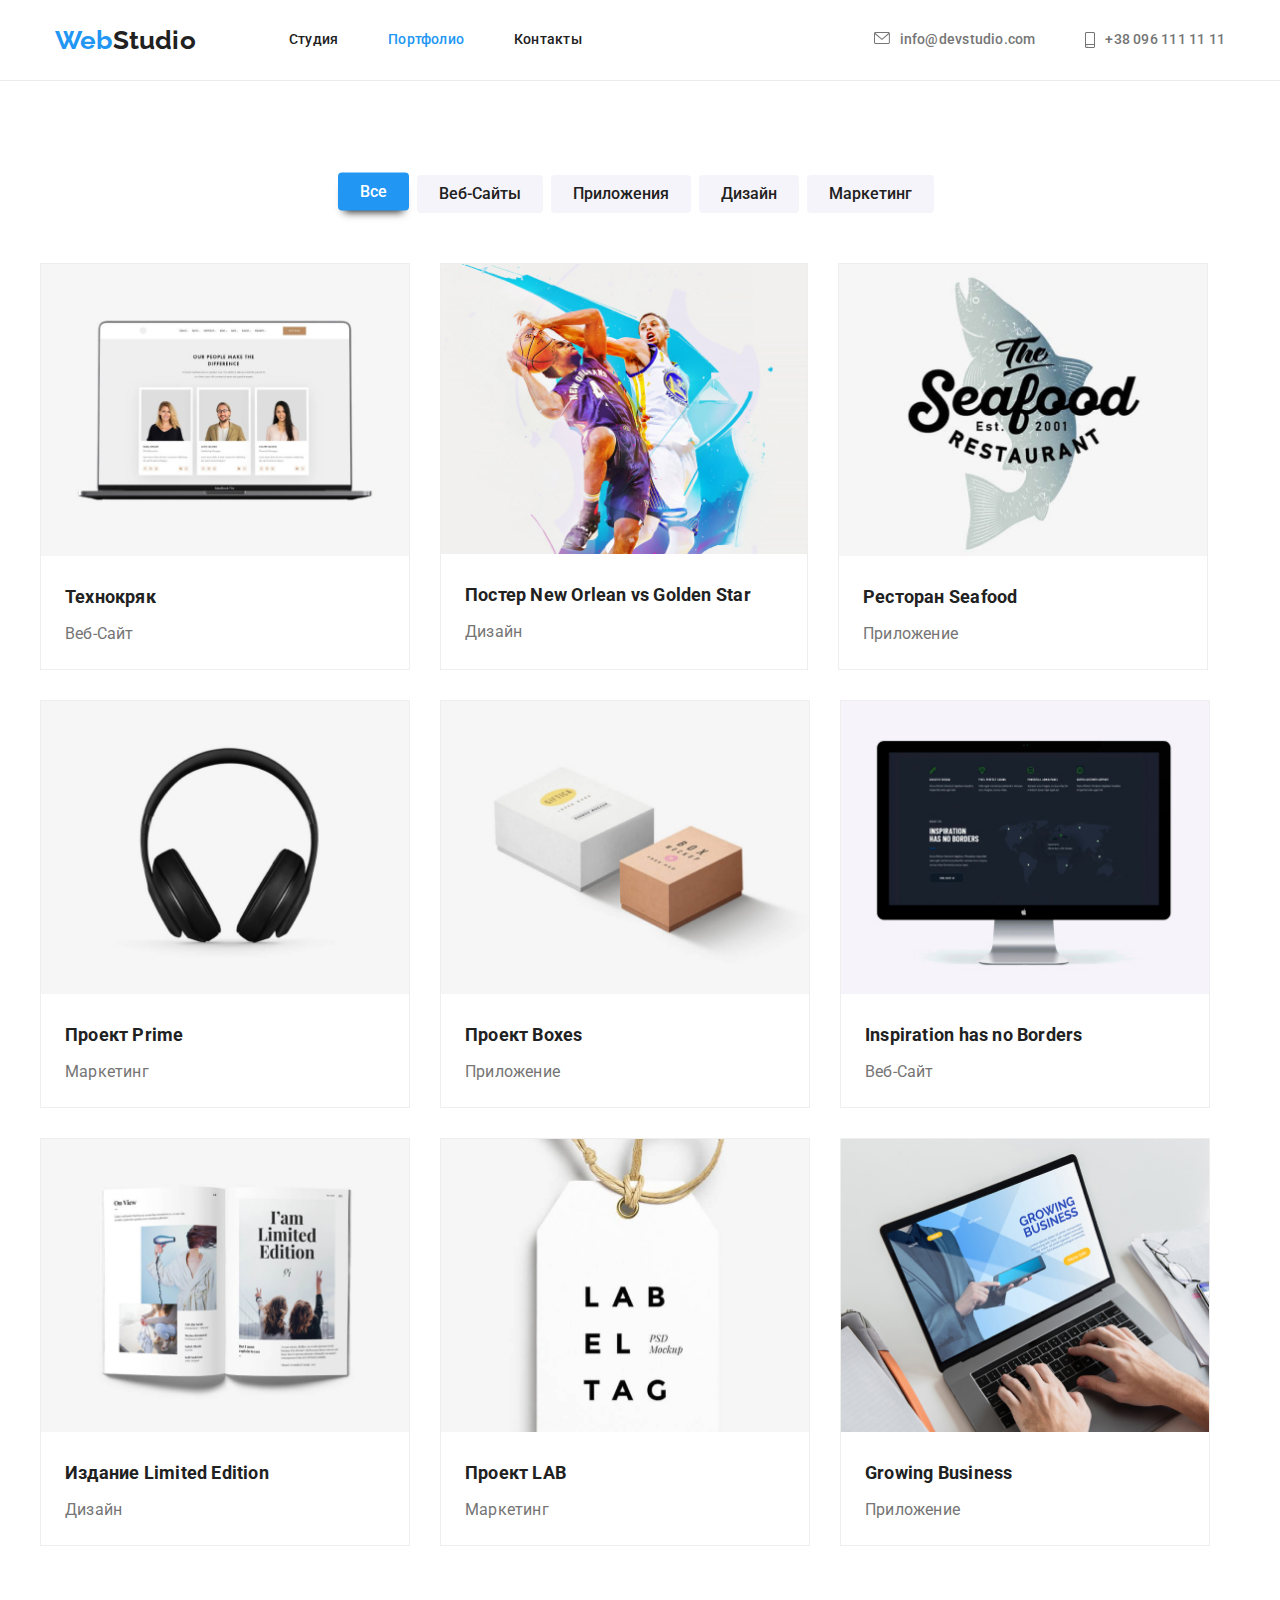
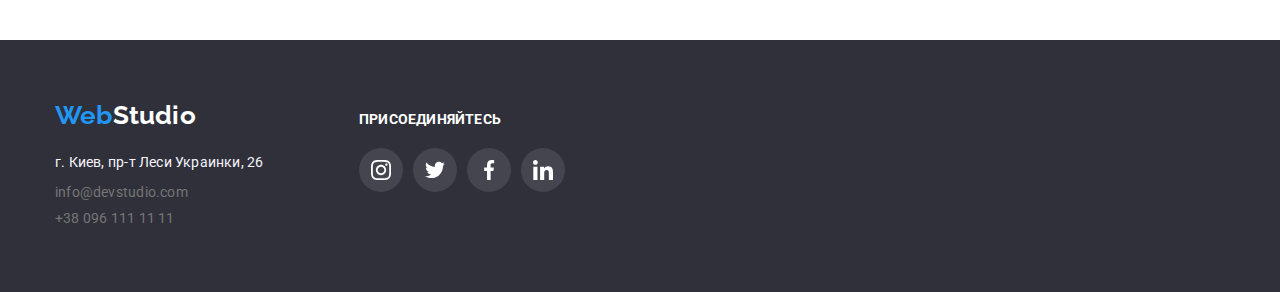
==== portfolio.html @ 221ba4b7 "hw-5" ====
<!DOCTYPE html>
<html lang="en">

<head>
    <meta charset="UTF-8">
    <meta name="viewport" content="width=device-width, initial-scale=1.0">
    <title>Document</title>
    <link rel="stylesheet" href="https://cdnjs.cloudflare.com/ajax/libs/modern-normalize/1.0.0/modern-normalize.min.css">
    <link href="https://fonts.googleapis.com/css2?family=Raleway:wght@700&family=Roboto:wght@400;500;700;900&display=swap" rel="stylesheet">
    <link rel="stylesheet" href="./css/style.css">
    <link rel="preconnect" href="https://fonts.gstatic.com">
    
</head>

<body>
    <header>
        <div class="container" >
            <nav class="nav-bar">
            <a href="index.html" class="logo-title"> 
                Web<span class="logoweb" >Studio</span>
            </a>

            <ul class="list-nav list">
                <li class="item"><a class="head-link" href="./index.html" >Студия</a></li>
                <li class="item"><a class="current" href="./portfolio.html">Портфолио</a></li>
                <li class="item"><a class="head-link" href="#" >Контакты</a></li>
            </ul>
            </nav>  
            
            <ul class="auth-nav list">
                <li class="email-link">
                    <a href="mailto:info@devstudio.com" class="contacts">
                        <svg class="icon-envelope">
                        <use href="./img/sprite.svg#icon-envelope"></use>
                        </svg>info@devstudio.com </a >
                </li>
                <li class="tel-link">
                    <a href="tel:380961111111" class="contacts">
                        <svg class="icon-smartphone">
                            <use href="./img/sprite.svg#icon-smartphone"></use>
                            </svg>+38 096 111 11 11</a>
                    
                </li>
            </ul>
        
        </div>
    </header>
<!--Hero-portf-->
    <main>
        <section class="portfo" >
            <div class="main-portfolio">
            <ul class="buttons-section list">
              <li>
                <button type="button" class="current-button">Все</button>
            </li>
            <li>
                <button type="button" class="buttons">Веб-Сайты</button>
            </li>
            <li>
                <button type="button" class="buttons">Приложения</button>
            </li>
            <li>
                <button type="button" class="buttons">Дизайн</button>
            </li>
            <li>
                <button type="button" class="buttons">Mаркетинг</button>
            </li>
            </ul>
            </div>
            

<!--Our projects section-->

          <ul class="projects">
              <li class="projects-item">
                 <a class="project-content" href="#">
          <img src="./img/macbook.jpg" alt="image of technocrack" width="368">
          <div class="description">
              <h2 class="project-title">Технокряк</h2>
              <p class="project-technology">Веб-Сайт</p>
          </div>
      </a>
  </li>
  <li class="projects-item">
      <a class="project-content" href="#">
          <img src="./img/poster.jpg" alt="image of poster-new-orleans" width="366">
          <div class="description">
              <h2 class="project-title">Постер New Orlean vs Golden Star</h2>
              <p class="project-technology">Дизайн</p>
          </div>
      </a>
  </li>
  <li class="projects-item">
      <a class="project-content" href="#">
          <img src="./img/restaurant.jpg" alt="image of restaurant-seafood" width="368">
          <div class="description">
              <h2 class="project-title">Ресторан Seafood</h2>
              <p class="project-technology">Приложение</p>
          </div>
      </a>
  </li>
  <li class="projects-item">
      <a class="project-content" href="#">
          <img src="./img/headphones.jpg" alt="image of project prime" width="368">
          <div class="description">
              <h2 class="project-title">Проект Prime</h2>
              <p class="project-technology">Маркетинг</p>
          </div>
      </a>
  </li>
  <li class="projects-item">
      <a class="project-content" href="#">
          <img src="./img/boxes.jpg" alt="image of project boxes" width="368">
          <div class="description">
              <h2 class="project-title">Проект Boxes</h2>
              <p class="project-technology">Приложение</p>
          </div>
      </a>
  </li>
  <li class="projects-item">
      <a class="project-content" href="#">
          <img src="./img/worldmap.jpg"
              alt="image of wbe-site inspiration-has-no-borders" width="368">
          <div class="description">
              <h2 class="project-title">Inspiration has no Borders</h2>
              <p class="project-technology">Веб-Сайт</p>
          </div>
      </a>
  </li>
  <li class="projects-item">
      <a class="project-content" href="#">
          <img src="./img/book.jpg" alt="image of pulication limited edition"
              width="368">
          <div class="description">
              <h2 class="project-title">Издание Limited Edition</h2>
              <p class="project-technology">Дизайн</p>
          </div>
      </a>
  </li>
  <li class="projects-item">
      <a class="project-content" href="#">
          <img src="./img/trinket.jpg" alt="image of project lab" width="368">
          <div class="description">
              <h2 class="project-title">Проект LAB</h2>
              <p class="project-technology">Маркетинг</p>
          </div>
      </a>
  </li>
  <li class="projects-item">
      <a class="project-content" href="#">
          <img src="./img/laptop2.jpg" alt="image of growing business" width="368">
          <div class="description">
              <h2 class="project-title">Growing Business</h2>
              <p class="project-technology">Приложение</p>
          </div>
      </a>
  </li>
</ul>
</section>
</main>


    <!--Footer -->
    <footer class="page-footer">
        <div class="footer-container">
            <div class="first-column">
                <a class="logo-title" href="./index.html">
                    <span>Web</span><span class="studio-footer">Studio</span>
                </a>
                <address class="location">
                    г. Киев, пр-т Леси Украинки, 26
                </address>
                <ul class="footer-contacts">
                    <li class="footer-email"><a class="contacts-email"
                            href="mailto:info@devstudio.com">info@devstudio.com</a></li>
                    <li class="footer-tel"><a class="contacts-tel" href="tel:+380961111111">+38 096 111 11 11</a></li>
                </ul>
            </div>
        
        <div class="second-column">
            <p class="subscribe">Присоединяйтесь</p>
            <ul class="footer-social-links list">
                <li class="footer-social-item">
                    <a class="footer-icon-link" href="#">
                        <svg class="footer-social-icon">
                            <use href="./img/sprite.svg#icon-instagram"></use>
                        </svg>
                    </a>
                </li>
                <li class="footer-social-item">
                    <a class="footer-icon-link" href="#">
                        <svg class="footer-social-icon">
                            <use href="./img/sprite.svg#icon-twitter"></use>
                        </svg>
                    </a>
                </li>
                <li class="footer-social-item">
                    <a class="footer-icon-link" href="#">
                        <svg class="footer-social-icon">
                            <use href="./img/sprite.svg#icon-facebook"></use>
                        </svg>
                    </a>
                </li>
                <li class="footer-social-item">
                    <a class="footer-icon-link" href="#">
                        <svg class="footer-social-icon">
                            <use href="./img/sprite.svg#icon-linkedin"></use>
                        </svg>
                    </a>
                </li>
            </ul>
        </div>
    </div>
    </footer>
  </body>

</html>
---- css/style.css ----
:root { 
--main-background-color:  #FFFFFF;
--sec-background-color:#F5F4FA; 
--dark-background-color:#2F303A;  
--accent-color: #2196F3;
--main-color: #212121;
--secondary-color: #757575; 
}

body { background-color: var(--main-background-color);
    font-weight: 400;
    font-size: 14px;
    letter-spacing: 0.015em;
    font-family: Roboto, sans-serif;}



a { text-decoration:none;}
li {list-style:none; 
font-family: Roboto;}

section {
    padding: 94px 0;
}

.footer-container,
.our-team, 
.container,
.clients-container,
.img-container { width: 1200px;
    padding-left: 15px;
    padding-right: 15px;
    margin-left: auto;
    margin-right: auto;}


/*header*/
header {
    border-bottom: 1px solid #ECECEC;
    background-color: var(--main-background-color);
}

.list {
    display: flex;
    padding: 0;
    margin: 0;
    list-style: none;
    text-decoration: none;
}


.nav-bar {  display: flex;
    align-items: center;}

.container {
    display: flex;
    align-items: center;
    justify-content: space-between;}

.logo-title { 
    margin-right: 93px;
    font-family: Raleway, sans-serif;
    text-decoration: none;
    font-weight: 700;
    font-size: 26px;
    line-height: 1.19;
}

.logoweb { color: #212121; }

.current,
.nav-logo-title > span,
.logo-title {
    color: var(--accent-color);
}

a{display: block;}


.icon-envelope {
    width: 16px;
    height: 12px;
    margin-right: 10px;
}

.icon-smartphone{
    width: 10px;
    height: 16px;
    margin-right: 10px;
}

.current,
.head-link {  padding: 32px 0;
    list-style: none;
    text-decoration: none;}

.list-nav,
.head-link {color: var(--main-color);
    font-weight: 500;
    font-size: 14px;
    line-height: 1.14;
    text-decoration: none;}
.auth-nav,
.contacts {display: flex;
     font-weight: 500;
    font-size: 14px;
    line-height: 1.14;
    text-decoration: none;
    color: var(--secondary-color);}

.logo-title,
.list-nav,
.head-link { --main-color: #212121 }

.item { margin-right: 50px; }

.item:last-child {
    margin: 0px;}

.tel-link {  margin-left: 50px;}

.head-link:focus,
.head-link:hover,
.contacts:focus,
.contacts:hover,
.contacts-email:focus,
.contacts-email:hover,
.contacts-tel:focus,
.contacts-tel:hover { color: var(--accent-color);
    transition: color 0.25s;
    cursor: pointer;}


/*hero*/
.hero > div {
    display: block;
}


.overlay {  width: 696px;
    margin: 0 auto;}

.hero {max-width: 1600px;
    height: 600px;
    padding-top: 200px;
    padding-bottom: 200px;

    margin: 0 auto;
    text-align: center;
    background-image: url(../img/winter.jpg);
    background-repeat: no-repeat;
    background-size: cover;
    background-position: center;
    background-image: linear-gradient(
      to right,
      rgba(47, 48, 58, 0.4),
      rgba(47, 48, 58, 0.4)
    ),
    url(../img/winter.jpg);
    text-align: center;
    background-color: var(--dark-background-color);
    
}



.slogan{
    margin: 0 0 30px 0;
    color: var(--main-background-color);
    
    font-weight: 900;
    font-size: 44px;
    line-height: 1.36;

    text-transform: uppercase;}

.button-studio {
 display: inline-block;
 min-width: 200px;
border-radius: 4px;
padding: 10px 32px;
font-weight: 700; 
font-size: 16px;
 line-height: 1.9;
 text-decoration: none;
 text-align: center;
 color: var(--main-background-color);
background: var(--accent-color);
    }


/*Features*/
.skill-icon {
    width: 70px;
    height: 70px;
    display: flex;
    align-items: center;
    justify-content: center;
}

.skills-icon-link {
    display: flex;
    align-items: center;
    justify-content: center;
    margin: 0 0 30px 0;
    width: 270px;
    height: 120px;

    background: #F5F4FA;
    border-radius: 4px;
}


.features { padding-top: 94px; padding-bottom: 0;}


.skils {
    margin-right: 30px;
}
.skils:last-child {
    margin: 0;
}

.skils-list {
    margin-top: 0;
    margin-bottom: 10px;
    font-size: 14px;
    text-transform: uppercase;
}

.skils-title {
    flex-wrap: wrap;
    margin-top: 0;
    margin-bottom: 0;
    line-height: 1.71;
    color:  #757575
}


.title-list { color: var(--main-color);
    font-weight: bold;
    font-size: 14px;
    line-height: 16px;}
.text-title  { color: var(--secondary-color);
    margin-top: 10px;
    margin-right:30px;
    width: 270px;
    height: 75px;
    font-weight: normal;
    font-size: 14px;
    line-height: 24px;}

/*What are we doing*/

.img-container {
    
    padding-top: 94px;
    padding-bottom: 94px;
    width: 1200px;
    padding-left: 15px;
    padding-right: 15px;
    margin-left: auto;
    margin-right: auto;
}

.img {
    display: flex;
    justify-content: space-between;
}


.section-slogan {
    margin-bottom: 50px;
    margin-top: 0;
    font-size: 36px;
    line-height: 1.17;
    text-align: center;}

    .product {   
        display: flex; 
        position: relative;
        
    }
    
    .image-overlay {
        position: absolute;
        display: flex;
        align-items: center;
        justify-content: center;
        
        margin: 0;
        width: 370px;
        height: 70px;
        bottom: 0;
        left: 0;
    
        text-transform: uppercase;
    
        color: var(--main-background-color);
        background: rgba(47, 48, 58, 0.8);
    }
    
    .image-title {
        text-transform: uppercase;
        color: var(--main-background-color);
    }    




/*Our team section*/

.our-team-container {
    padding-left: 15px;
    padding-right: 15px;
    margin-left: auto;
    margin-right: auto;
    padding-bottom: 94px;
padding-top: 94px;}
.descr-container {
    padding-top: 30px;
    
}

.names {
   margin-top: 0;
   margin-bottom: 10px;
   font-weight: 500;
   font-size: 16px;
   line-height: 1.19;
   text-align: center;

   color: var(--text-color);
}

.team-person {
   
   margin-right: 30px;
   height: 428px;
   padding: 0;

   background: #FFFFFF;

   box-shadow: 0px 1px 3px rgba(0, 0, 0, 0.12), 0px 1px 1px rgba(0, 0, 0, 0.14), 0px 2px 1px rgba(0, 0, 0, 0.2);
   border-radius: 0px 0px 4px 4px;
}

.team-person:last-child {
   margin-right: 0;
}
.profession {
   margin-top: 0;
   margin-bottom: 0;
   font-size: 16px;
   line-height: 1.19;

   text-align: center;

   color: var(--secondary-color);
}

.our-team-container {
   background-color: var(--sec-background-color)
}

.social-links {
    display: flex;
    justify-content: space-between;
    margin-right: 30px;
    margin-left: 32px;
    margin-top: 16px;}
    
.icon-link {
    display: flex;
    justify-content: center;
    align-items: center;
    width: 44px;
    height: 44px;
    color: #afb1b8;    
    ;

    border-radius: 50%;
}

.social-icon {
    width: 20px;
    height: 20px;
}


.icon-link:hover,
.icon-link:focus {
    color: var(--main-background-color);
    background-color: var(--accent-color);
    filter: drop-shadow(0px 4px 4px rgba(0, 0, 0, 0.25));
}

/* Постоянные клиенты */
.logo-list {
    display: flex;
    justify-content: space-between;
}
    
.logo-link {
    display: flex;
    justify-content: center;
    align-items: center;
    width: 170px;
    height: 90px;
    margin-right: 30px;
    
    color: #afb1b8;    
    fill: currentColor;

    border: 1px solid #AFB1B8;
    box-sizing: border-box;
    border-radius: 4px;
}
.logo-link:last-child {
    margin: 0;
}

.logo-icon {
    width: 79px;
    height: 52px;
}

.logo-link:hover,
.logo-link:focus {
    color: var(--accent-color);
    border-color: var(--accent-color);
    filter: drop-shadow(0px 4px 4px rgba(0, 0, 0, 0.25));
}

/*Footer */ 



.page-footer {
    padding-left: 15px;
    padding-right: 15px;
    margin-left: auto;
    margin-right: auto;
    height: 252px;
    padding-top: 60px;
    padding-bottom: 60px;
    background-color: var(--dark-background-color);
}

.footer-container{ 
    display: flex; align-items: baseline;
}

.location {
    margin-top: 20px;
    margin-bottom: 9px;
    font-style: normal;
    font-weight: 400;
    font-size: 14px;
    line-height: 1.71;
}

.location {
    color: var(--sec-background-color);
}
.studio-footer {
    color: var(--main-background-color);
}

.contacts-tel,
.contacts-email {
    display: inline-block;
    font-weight: 400;
    font-size: 14px;
    line-height: 1.14;
    text-decoration: none;

    color: var(--secondary-color);
}


.footer-email {
    margin-bottom: 9px;
}

.footer-contacts {
    list-style: none;
    margin-top: 0;
    margin-bottom: 0;
    padding: 0;

}



.first-column {
    margin-right: 70px;
}
.subscribe {
    margin-top: 0;
    margin-bottom: 20px;
    font-weight: 700;
    font-size: 14px;
    line-height: 1.14;
    text-transform: uppercase;
    color: var(--main-background-color);
}

.footer-social-item:not(:last-child) {    
    margin-right: 10px;
}

.footer-icon-link {
    display: flex;
    justify-content: center;
    align-items: center;
    width: 44px;
    height: 44px;
    
    color: var(--main-background-color);
    
    background: rgba(255, 255, 255, 0.1);
    
    border-radius: 50%;
}

.footer-social-icon {
    width: 20px;
    height: 20px;
    
}

.footer-icon-link:hover,
.footer-icon-link:focus {
    background-color: var(--accent-color);
}



/*Hero-portf */
    /*Buttons section */
    .main-portfolio { width: 1200px;
        padding-left: 15px;
        padding-right: 15px;
        margin-left: auto;
        margin-right: auto;}
    .buttons,
    .current-button {
        margin-right: 8px;
        padding: 6px 22px;
        background: var(--sec-background-color);
        border-radius: 4px;
        border-style: none;
    
        font-weight: 500;
        font-size: 16px;
        line-height: 1.6;
        text-align: center;
    
        outline: transparent;
        color: var(--main-color);}
    
    .buttons-section {
        padding-bottom: 50px;
        display: flex;
        justify-content: center;}
    
    .buttons:focus,
    .buttons:hover,
    .current-button {
        color: var(--main-background-color);
        background-color:  var(--accent-color);
        transition: color 0.25s, background-color 0.25s;
        box-shadow: 0 0.5em 0.5em -0.4em var(--main-color);
        transform: translateY(-0.15em);
        cursor: pointer;} 
        
        
.portfo { width: 1230px;
    padding-left: 15px;
    padding-right: 15px;
    margin-left: auto;
    margin-right: auto;}



        .projects {
            display: flex;
            flex-wrap: wrap;
            padding-left: 0;
            margin: 0;
            
            list-style: none;
        }
        
        .projects-item:nth-child(3n) {
            margin-right: 0;
        }
        
        .projects-item:nth-last-child(-n+3){
            margin-bottom: 0;
        }
        
        .project-content {
            text-decoration: none;
            
            
        }
        
        
        .projects-item {
            margin-right: 30px;
            margin-bottom: 30px;
            background:var(--main-background-color);
            border: 1px solid #EEEEEE;
        }
        .project-content:hover, .project-content:focus {
            box-shadow: 0px 1px 1px rgba(0, 0, 0, 0.12), 0px 4px 4px rgba(0, 0, 0, 0.06), 1px 4px 6px rgba(0, 0, 0, 0.16);
        }
        

        
        .description {
            padding: 20px 24px;
            
        }
        
        
        .project-title {
            margin: 0px 0px 4px 0px;
            font-weight: 700;
            font-size: 18px;
            line-height: 2;
        
            color: var(--main-color);
            text-decoration: none
        }
        
        .project-technology {
            color: var(--secondary-color);
            margin: 0;
            font-size: 16px;
            line-height: 1.9;
            text-decoration: none
            ;
        }
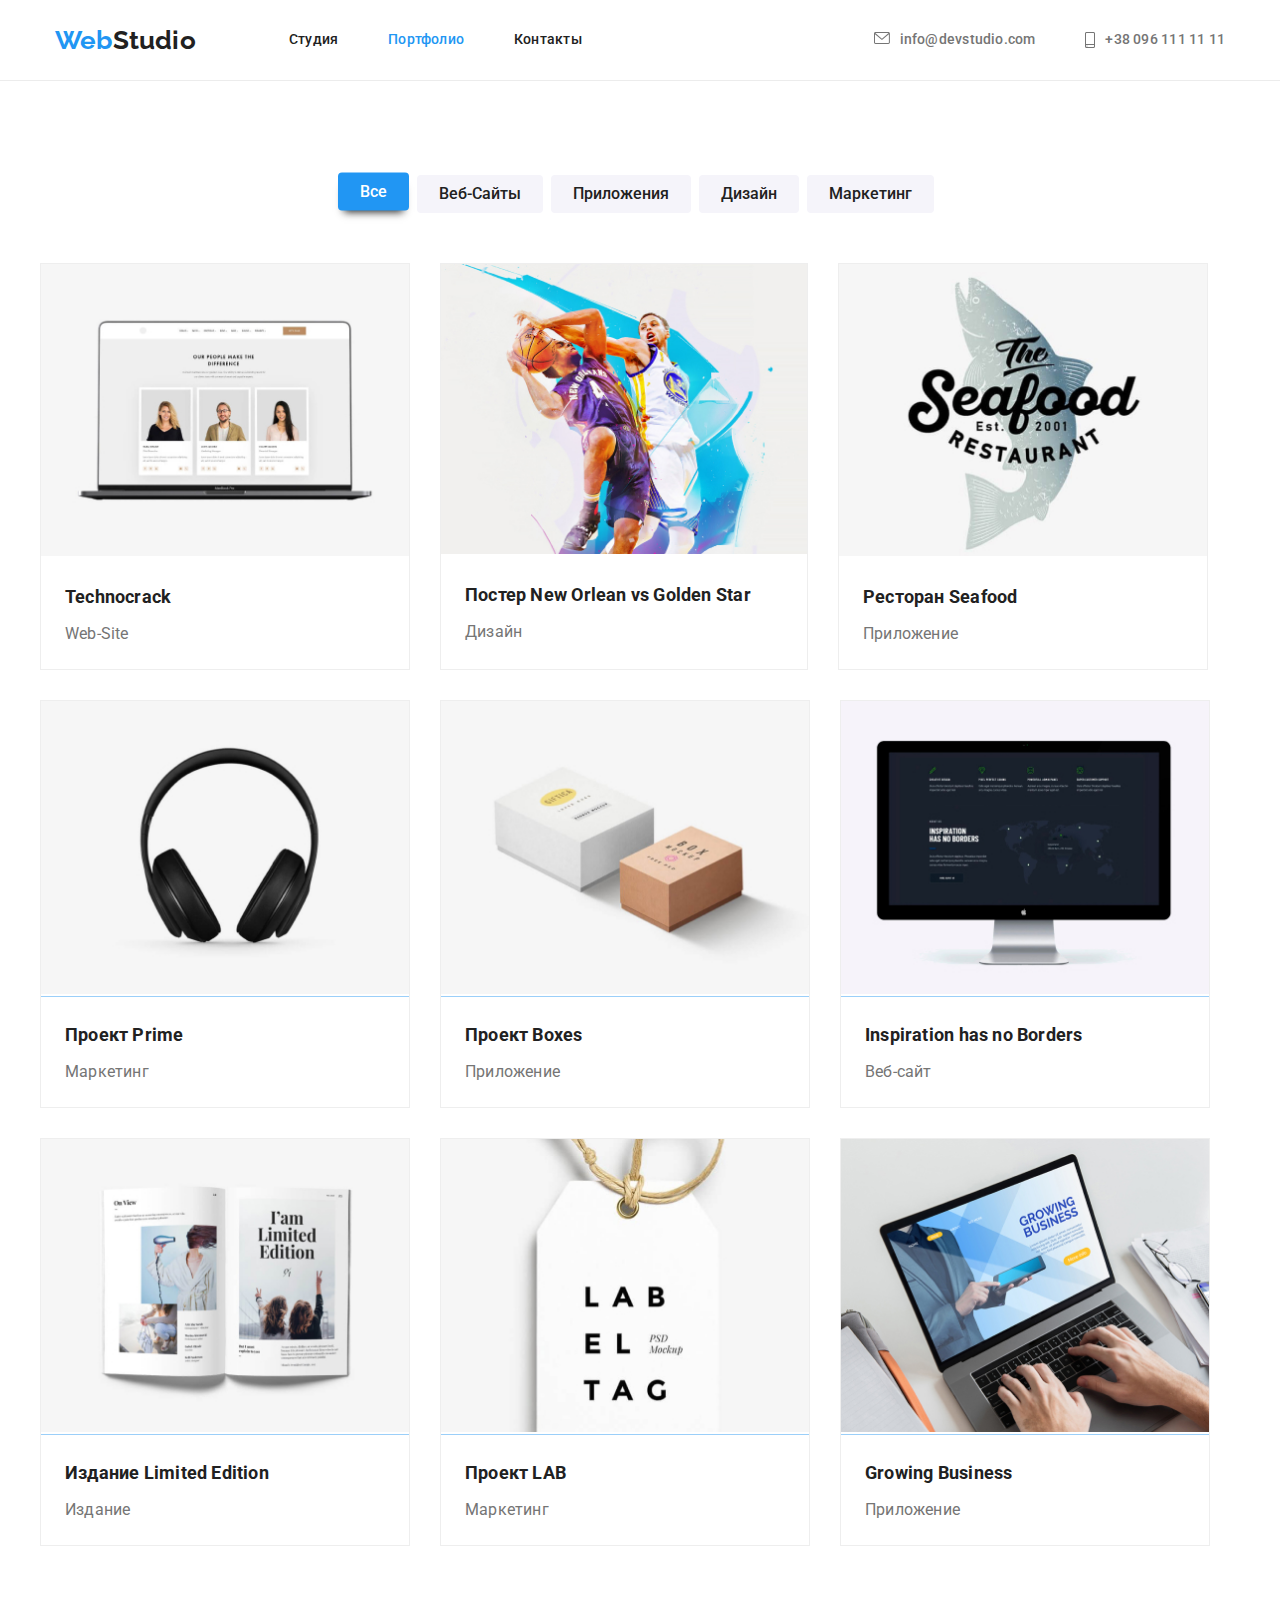
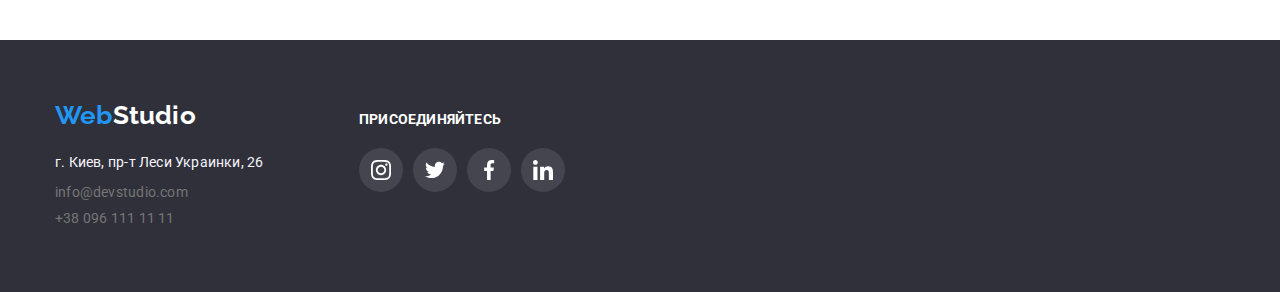
==== commit aef0bfaf: "hw-5-2" ====
--- a/portfolio.html
+++ b/portfolio.html
@@ -72,89 +72,161 @@
 <!--Our projects section-->
 
           <ul class="projects">
-              <li class="projects-item">
-                 <a class="project-content" href="#">
-          <img src="./img/macbook.jpg" alt="image of technocrack" width="368">
-          <div class="description">
-              <h2 class="project-title">Технокряк</h2>
-              <p class="project-technology">Веб-Сайт</p>
-          </div>
-      </a>
-  </li>
-  <li class="projects-item">
-      <a class="project-content" href="#">
-          <img src="./img/poster.jpg" alt="image of poster-new-orleans" width="366">
-          <div class="description">
-              <h2 class="project-title">Постер New Orlean vs Golden Star</h2>
-              <p class="project-technology">Дизайн</p>
-          </div>
-      </a>
-  </li>
-  <li class="projects-item">
-      <a class="project-content" href="#">
-          <img src="./img/restaurant.jpg" alt="image of restaurant-seafood" width="368">
-          <div class="description">
-              <h2 class="project-title">Ресторан Seafood</h2>
-              <p class="project-technology">Приложение</p>
-          </div>
-      </a>
-  </li>
-  <li class="projects-item">
-      <a class="project-content" href="#">
-          <img src="./img/headphones.jpg" alt="image of project prime" width="368">
-          <div class="description">
-              <h2 class="project-title">Проект Prime</h2>
-              <p class="project-technology">Маркетинг</p>
-          </div>
-      </a>
-  </li>
-  <li class="projects-item">
-      <a class="project-content" href="#">
-          <img src="./img/boxes.jpg" alt="image of project boxes" width="368">
-          <div class="description">
-              <h2 class="project-title">Проект Boxes</h2>
-              <p class="project-technology">Приложение</p>
-          </div>
-      </a>
-  </li>
-  <li class="projects-item">
-      <a class="project-content" href="#">
-          <img src="./img/worldmap.jpg"
-              alt="image of wbe-site inspiration-has-no-borders" width="368">
-          <div class="description">
-              <h2 class="project-title">Inspiration has no Borders</h2>
-              <p class="project-technology">Веб-Сайт</p>
-          </div>
-      </a>
-  </li>
-  <li class="projects-item">
-      <a class="project-content" href="#">
-          <img src="./img/book.jpg" alt="image of pulication limited edition"
-              width="368">
-          <div class="description">
-              <h2 class="project-title">Издание Limited Edition</h2>
-              <p class="project-technology">Дизайн</p>
-          </div>
-      </a>
-  </li>
-  <li class="projects-item">
-      <a class="project-content" href="#">
-          <img src="./img/trinket.jpg" alt="image of project lab" width="368">
-          <div class="description">
-              <h2 class="project-title">Проект LAB</h2>
-              <p class="project-technology">Маркетинг</p>
-          </div>
-      </a>
-  </li>
-  <li class="projects-item">
-      <a class="project-content" href="#">
-          <img src="./img/laptop2.jpg" alt="image of growing business" width="368">
-          <div class="description">
-              <h2 class="project-title">Growing Business</h2>
-              <p class="project-technology">Приложение</p>
-          </div>
-      </a>
-  </li>
+            <li class="projects-item">
+                <a class="project-content" href="#">
+                    <div class="description">
+                        <img src="./img/macbook.jpg" alt="image of technocrack" width="368">
+                        <div class="project-overlay">
+                            <p class="tech-description">Технокряк это современная площадка распространения коронавируса. 
+                                Компании используют эту платформу для цифрового шпионажа и атак 
+                                на защищённые сервера конкурентов.
+                            </p>
+                        </div>
+                    </div>
+                    <div class="project-name-container">
+                        <h2 class="project-title">Technocrack</h2>
+                        <p class="project-technology">Web-Site</p>
+                    </div>
+                </a>
+            </li> 
+            <li class="projects-item">
+                <a class="project-content" href="#">
+                    <div class="description">
+                        <img src="./img/poster.jpg" alt="image of poster-new-orleans" width="366">
+                        <div class="project-overlay">
+                            <p class="tech-description">Технокряк это современная площадка распространения коронавируса. 
+                                Компании используют эту платформу для цифрового шпионажа и атак 
+                                на защищённые сервера конкурентов.
+                            </p>
+                        </div>
+                    </div>
+                    <div class="project-name-container">
+                        <h2 class="project-title">Постер New Orlean vs Golden Star</h2>
+                        <p class="project-technology">Дизайн</p>
+                    </div>
+                </a>
+            </li>  
+            <li class="projects-item">
+                <a class="project-content" href="#">
+                    <div class="description">
+                        <img src="./img/restaurant.jpg" alt="image of restaurant-seafood" width="368">
+                        <div class="project-overlay">
+                            <p class="tech-description">Технокряк это современная площадка распространения коронавируса. 
+                                Компании используют эту платформу для цифрового шпионажа и атак 
+                                на защищённые сервера конкурентов.
+                            </p>
+                        </div>
+                    </div>
+                    <div class="project-name-container">
+                        <h2 class="project-title">Ресторан Seafood</h2>
+                        <p class="project-technology">Приложение</p>
+                    </div>
+                </a>
+            </li>   
+            <li class="projects-item">
+                <a class="project-content" href="#">
+                    <div class="description">
+                        <img src="./img/headphones.jpg" alt="image of project prime" width="368">
+                        <div class="project-overlay">
+                            <p class="tech-description">Технокряк это современная площадка распространения коронавируса. 
+                                Компании используют эту платформу для цифрового шпионажа и атак 
+                                на защищённые сервера конкурентов.
+                            </p>
+                        </div>
+                    </div>
+                    <div class="project-name-container">
+                        <h2 class="project-title">Проект Prime</h2>
+                        <p class="project-technology">Маркетинг</p>
+                    </div>
+                </a>
+            </li>  
+            <li class="projects-item">
+                <a class="project-content" href="#">
+                    <div class="description">
+                        <img src="./img/boxes.jpg" alt="image of project boxes" width="368">
+                        <div class="project-overlay">
+                            <p class="tech-description">Технокряк это современная площадка распространения коронавируса. 
+                                Компании используют эту платформу для цифрового шпионажа и атак 
+                                на защищённые сервера конкурентов.
+                            </p>
+                        </div>
+                    </div>
+                    <div class="project-name-container">
+                        <h2 class="project-title">Проект Boxes</h2>
+                        <p class="project-technology">Приложение</p>
+                    </div>
+                </a>
+            </li> 
+            <li class="projects-item">
+                <a class="project-content" href="#">
+                    <div class="description">
+                        <img src="./img/worldmap.jpg"
+                        alt="image of web-site inspiration-has-no-borders" width="368">
+                        <div class="project-overlay">
+                            <p class="tech-description">Технокряк это современная площадка распространения коронавируса. 
+                                Компании используют эту платформу для цифрового шпионажа и атак 
+                                на защищённые сервера конкурентов.
+                            </p>
+                        </div>
+                    </div>
+                    <div class="project-name-container">
+                        <h2 class="project-title">Inspiration has no Borders</h2>
+                        <p class="project-technology">Веб-сайт</p>
+                    </div>
+                </a>
+            </li> 
+            <li class="projects-item">
+                <a class="project-content" href="#">
+                    <div class="description">
+                        <img src="./img/book.jpg" alt="image of pulication limited edition"
+            width="368">
+                        <div class="project-overlay">
+                            <p class="tech-description">Технокряк это современная площадка распространения коронавируса. 
+                                Компании используют эту платформу для цифрового шпионажа и атак 
+                                на защищённые сервера конкурентов.
+                            </p>
+                        </div>
+                    </div>
+                    <div class="project-name-container">
+                        <h2 class="project-title">Издание Limited Edition</h2>
+                        <p class="project-technology">Издание</p>
+                    </div>
+                </a>
+            </li> 
+            <li class="projects-item">
+                <a class="project-content" href="#">
+                    <div class="description">
+                        <img src="./img/trinket.jpg" alt="image of project lab" width="368">
+                        <div class="project-overlay">
+                            <p class="tech-description">Технокряк это современная площадка распространения коронавируса. 
+                                Компании используют эту платформу для цифрового шпионажа и атак 
+                                на защищённые сервера конкурентов.
+                            </p>
+                        </div>
+                    </div>
+                    <div class="project-name-container">
+                        <h2 class="project-title">Проект LAB</h2>
+                        <p class="project-technology">Маркетинг</p>
+                    </div>
+                </a>
+            </li> 
+            <li class="projects-item">
+                <a class="project-content" href="#">
+                    <div class="description">
+                        <img src="./img/laptop2.jpg" alt="image of growing business" width="368">
+                        <div class="project-overlay">
+                            <p class="tech-description">Технокряк это современная площадка распространения коронавируса. 
+                                Компании используют эту платформу для цифрового шпионажа и атак 
+                                на защищённые сервера конкурентов.
+                            </p>
+                        </div>
+                    </div>
+                    <div class="project-name-container">
+                        <h2 class="project-title">Growing Business</h2>
+                        <p class="project-technology">Приложение</p>
+                    </div>
+                </a>
+            </li>
 </ul>
 </section>
 </main>
--- a/css/style.css
+++ b/css/style.css
@@ -620,10 +620,7 @@
         
 
         
-        .description {
-            padding: 20px 24px;
-            
-        }
+       
         
         
         .project-title {
@@ -645,6 +642,68 @@
             ;
         }
         
+        /* Project-overlay */
+.description {
+    position: relative;
+
+    overflow: hidden;
+    outline: transparent;
+}
+
+.project-overlay {
+    position: absolute;
+    top: 0;
+    left: 0;
+    width: 100%;
+    height: 100%;
+
+    background-color: rgba(33, 150, 243, 0.9);
+
+    transform: translateY(100%);
+    transition: 250ms ease;
+    
+    transition-timing-function: cubic-bezier(0.4, 0, 0.2, 1);
+}
+
+.tech-description {
+    margin: 0;
+    padding: 63px 24px;
+
+    font-family: Roboto;
+    font-style: normal;
+    font-weight: normal;
+    font-size: 18px;
+    line-height: 1.55;
+
+    color: var(--main-background-color);
+}
+
+.project-content:hover .project-overlay,
+.project-content:focus .project-overlay {
+    transform: translateY(0);
+}
+
+/* Project-names */
+.project-name-container {
+    padding: 20px 24px;
+}
+
+.project-title {
+    margin: 0px 0px 4px 0px;
+    font-weight: 700;
+    font-size: 18px;
+    line-height: 2;
+
+    color: var(--main-color);
+}
+
+.project-technology {
+    margin: 0;
+    font-size: 16px;
+    line-height: 1.9;
+
+    color: var(--secondary-color);
+}
        
 
 
